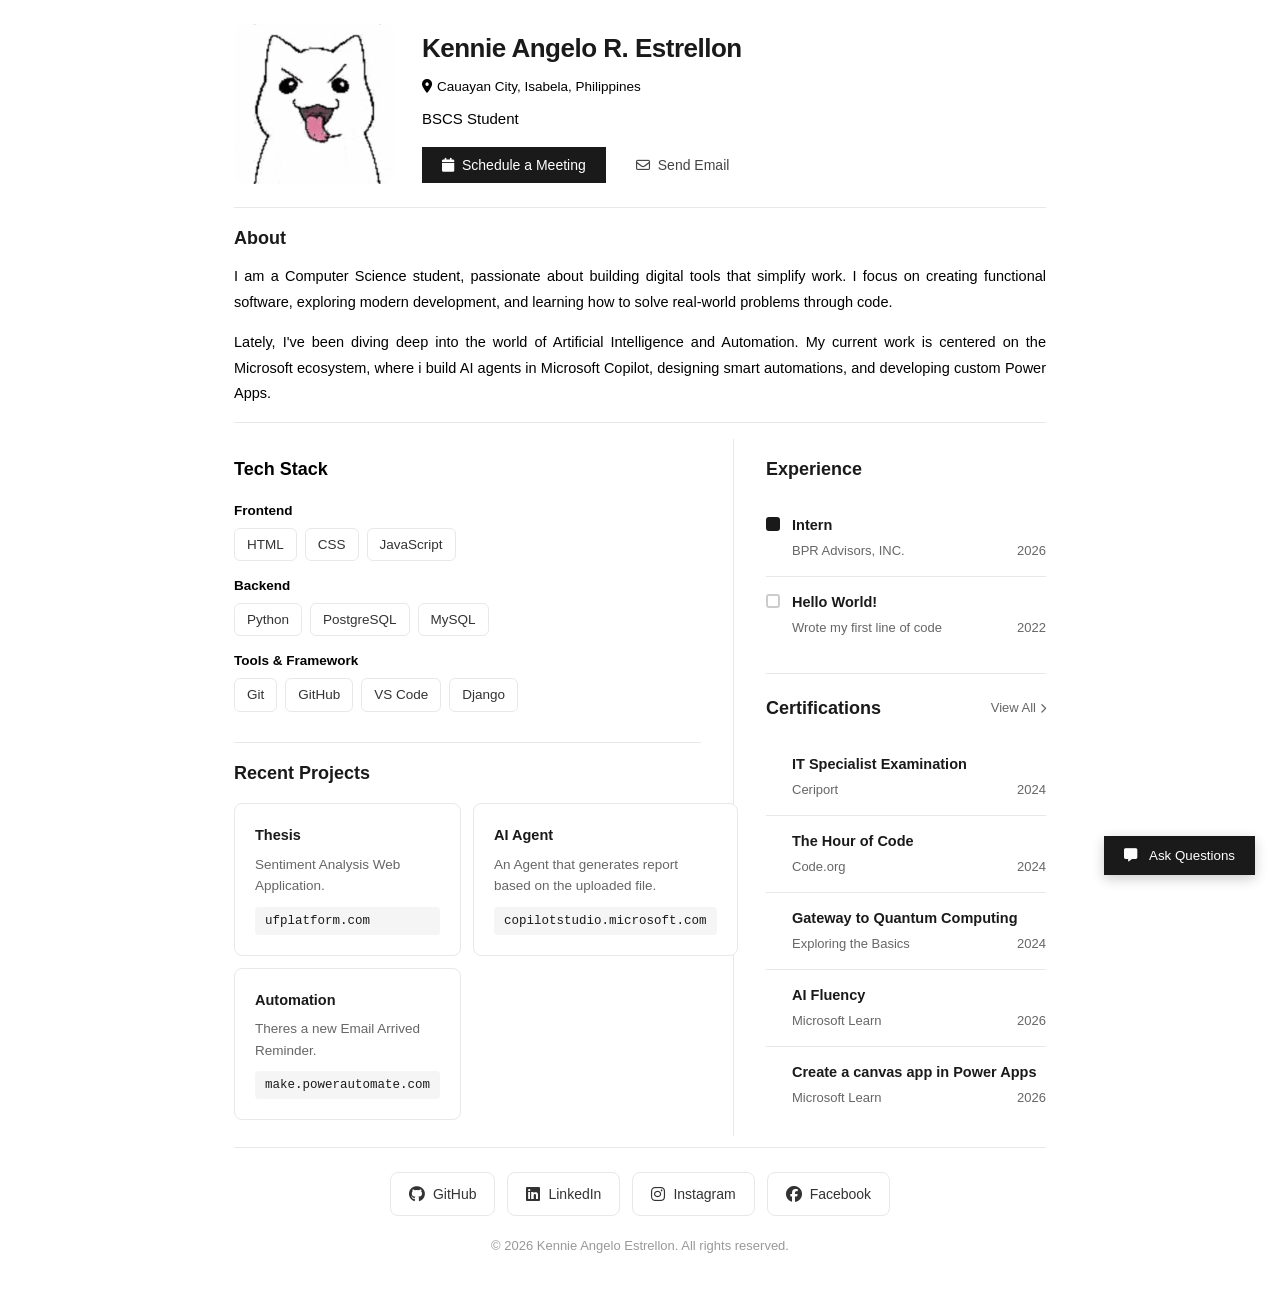
==== index.html @ 1d61d456 "chatbot functioning (first draft)" ====
<!DOCTYPE html>
<html lang="en">

<head>
    <meta charset="UTF-8">
    <meta name="viewport" content="width=device-width, initial-scale=1.0">
    <title>Portfolio</title>
    <link rel="preconnect" href="https://fonts.googleapis.com">
    <link rel="preconnect" href="https://fonts.gstatic.com" crossorigin>
    <link
        href="https://fonts.googleapis.com/css2?family=Playfair+Display:wght@600;700&family=Source+Sans+3:wght@400;500;600&display=swap"
        rel="stylesheet">
    <link rel="stylesheet" href="https://cdnjs.cloudflare.com/ajax/libs/font-awesome/6.4.0/css/all.min.css">
    <link rel="icon" type="image/gif" href="test.gif">
    <link rel="stylesheet" href="index.css">
    <script src="index.js" defer></script>
</head>

<body>
    <div class="container">

        <div class="header">
            <img src="test.gif" alt="Profile" class="profile-image">
            <div class="header-content">
                <div class="name-row">
                    <h1>Kennie Angelo R. Estrellon</h1>
                </div>
                <div class="location">
                    <i class="fas fa-map-marker-alt"></i>
                    Cauayan City, Isabela, Philippines
                </div>
                <div class="title">BSCS Student</div>
                <div class="action-buttons">
                    <button class="btn btn-primary">
                        <i class="fas fa-calendar"></i>
                        Schedule a Meeting
                    </button>
                    <a href="mailto:kennieangelo.estrellon_cyn@isu.edu.ph?subject=Portfolio%20Inquiry&body=Hi%20Kennie,%20I%20saw%20your%20portfolio%20and..."
                        class="btn btn-ghost">
                        <i class="far fa-envelope"></i>
                        Send Email
                    </a>
                </div>
            </div>
        </div>

        <div class="about">
            <h2>About</h2>
            <p>I am a Computer Science student, passionate about building digital tools that simplify work. I focus on
                creating functional software, exploring modern development, and learning how to solve real-world
                problems through code.</p>
            <p>Lately, I've been diving deep into the world of Artificial Intelligence and Automation. My current work
                is centered on the Microsoft ecosystem, where i build AI agents in Microsoft Copilot,
                designing smart automations, and developing custom Power Apps.</p>
        </div>

        <div class="main-content">
            <div class="left-column">

                <div class="techstack">
                    <div class="techstack-header">
                        <h2>Tech Stack</h2>
                    </div>
                    <div class="stack-group">
                        <h3>Frontend</h3>
                        <div class="stack-tags">
                            <span>HTML</span>
                            <span>CSS</span>
                            <span>JavaScript</span>
                        </div>
                    </div>
                    <div class="stack-group">
                        <h3>Backend</h3>
                        <div class="stack-tags">
                            <span>Python</span>
                            <span>PostgreSQL</span>
                            <span>MySQL</span>
                        </div>
                    </div>
                    <div class="stack-group">
                        <h3>Tools & Framework</h3>
                        <div class="stack-tags">
                            <span>Git</span>
                            <span>GitHub</span>
                            <span>VS Code</span>
                            <span>Django</span>
                        </div>
                    </div>
                </div>

                <div class="projects">
                    <div class="projects-header">
                        <h2>Recent Projects</h2>
                    </div>
                    <div class="projects-grid">
                        <div class="project-card">
                            <h3>Thesis</h3>
                            <p>Sentiment Analysis Web Application.</p>
                            <a href="https://ufplatform.com" target="_blank" class="project-link">ufplatform.com</a>
                        </div>
                        <div class="project-card">
                            <h3>AI Agent</h3>
                            <p>An Agent that generates report based on the uploaded file.</p>
                            <a href="https://copilotstudio.microsoft.com/environments/0caf1202-3573-e7b8-972a-b48c3c195418/bots/87ba856b-0113-f111-8406-7ced8d3b6718?source=powerAppsMakerPortal_listbot_botslist_name"
                                target="_blank" class="project-link">copilotstudio.microsoft.com</a>
                        </div>
                        <div class="project-card">
                            <h3>Automation</h3>
                            <p>Theres a new Email Arrived Reminder.</p>
                            <a href="https://make.powerautomate.com/environments/0caf1202-3573-e7b8-972a-b48c3c195418/flows/b5bd141c-2b12-32ee-0ce5-a55c5a34c73d?v3=true"
                                target="_blank" class="project-link">make.powerautomate.com</a>
                        </div>
                    </div>
                </div>

            </div>

            <div class="right-column">
                <div class="experience">
                    <h2>Experience</h2>
                    <div class="exp-list">
                        <div class="exp-item active">
                            <div class="exp-dot"></div>
                            <div class="exp-details">
                                <h3>Intern</h3>
                                <div class="exp-meta">
                                    <span>BPR Advisors, INC.</span>
                                    <span class="exp-year">2026</span>
                                </div>
                            </div>
                        </div>
                        <div class="exp-item">
                            <div class="exp-dot"></div>
                            <div class="exp-details">
                                <h3>Hello World!</h3>
                                <div class="exp-meta">
                                    <span>Wrote my first line of code</span>
                                    <span class="exp-year">2022</span>
                                </div>
                            </div>
                        </div>
                    </div>
                </div>

                <div class="certifications">
                    <div class="certifications-header">
                        <h2>Certifications</h2>
                        <a href="certificates.html" class="view-all">
                            View All <i class="fas fa-chevron-right"></i>
                        </a>
                    </div>
                    <div class="cert-list">
                        <div class="cert-item">
                            <div class="cert-dot"></div>
                            <div class="cert-details">
                                <h3>IT Specialist Examination</h3>
                                <div class="cert-meta">
                                    <span>Ceriport</span>
                                    <span class="cert-year">2024</span>
                                </div>
                            </div>
                        </div>
                        <div class="cert-item">
                            <div class="cert-dot"></div>
                            <div class="cert-details">
                                <h3>The Hour of Code</h3>
                                <div class="cert-meta">
                                    <span>Code.org</span>
                                    <span class="cert-year">2024</span>
                                </div>
                            </div>
                        </div>
                        <div class="cert-item">
                            <div class="cert-dot"></div>
                            <div class="cert-details">
                                <h3>Gateway to Quantum Computing</h3>
                                <div class="cert-meta">
                                    <span>Exploring the Basics</span>
                                    <span class="cert-year">2024</span>
                                </div>
                            </div>
                        </div>
                        <div class="cert-item">
                            <div class="cert-dot"></div>
                            <div class="cert-details">
                                <h3>AI Fluency</h3>
                                <div class="cert-meta">
                                    <span>Microsoft Learn</span>
                                    <span class="cert-year">2026</span>
                                </div>
                            </div>
                        </div>
                        <div class="cert-item">
                            <div class="cert-dot"></div>
                            <div class="cert-details">
                                <h3>Create a canvas app in Power Apps</h3>
                                <div class="cert-meta">
                                    <span>Microsoft Learn</span>
                                    <span class="cert-year">2026</span>
                                </div>
                            </div>
                        </div>
                    </div>
                </div>
            </div>
        </div>

        <div class="footer">
            <div class="social-links">
                <a href="https://github.com/" class="social-item" target="_blank">
                    <i class="fab fa-github"></i>
                    <span>GitHub</span>
                </a>
                <a href="https://linkedin.com/in/" class="social-item" target="_blank">
                    <i class="fab fa-linkedin"></i>
                    <span>LinkedIn</span>
                </a>
                <a href="https://instagram.com/" class="social-item" target="_blank">
                    <i class="fab fa-instagram"></i>
                    <span>Instagram</span>
                </a>
                <a href="https://facebook.com/" class="social-item" target="_blank">
                    <i class="fab fa-facebook"></i>
                    <span>Facebook</span>
                </a>
            </div>
            <p>© 2026 Kennie Angelo Estrellon. All rights reserved.</p>
        </div>

        <div class="chatbot-wrapper">
            <div class="chat-popup" id="chatPopup">
                <div class="chat-header">
                    <div class="header-info">
                        <img src="test.gif" alt="Kennie" class="chat-avatar">
                        <div>
                            <h4>Kennie Ai</h4>
                            <span class="status-dot">Online</span>
                        </div>
                    </div>
                    <button class="close-btn" id="closeChatBtn">&times;</button>
                </div>

                <div class="chat-messages" id="chatMessages">
                    <div class="message bot">
                        Hi there! Thanks for visiting my website. Feel free to ask me anything about programming, development, or anything else. Let me know how I can help!
                    </div>
                </div>

                <div class="chat-input-area">
                    <input type="text" id="userInput" placeholder="Type a message..." maxlength="1000">
                    <button id="sendBtn"><i class="fas fa-arrow-right"></i></button>
                    <div class="char-count"><span id="charCount">0</span>/1000</div>
                </div>
            </div>

            <button class="chat-trigger" id="chatTrigger">
                <i class="fas fa-comment-alt"></i>
                <span>Ask Questions</span>
            </button>
        </div>

    </div>
</body>

</html>
---- index.css ----
* {
    margin: 0;
    padding: 0;
    box-sizing: border-box;
}

body {
    font-family: -apple-system, BlinkMacSystemFont, 'Poppins', 'Inter', Roboto, 'Helvetica Neue', Arial, sans-serif;
    background-color: #ffffff;
    color: #1a1a1a;
    line-height: 1.6;
}

.container {
    max-width: 860px;
    margin: 0 auto;
    padding: 24px;
}

.header {
    display: flex;
    align-items: flex-start;
    gap: 28px;
    padding-bottom: 20px;
    border-bottom: 1px solid #e8e8e8;
}

.profile-image {
    width: 160px;
    height: 160px;
    border-radius: 12px;
    object-fit: cover;
    flex-shrink: 0;
}

.header-content {
    flex: 1;
    padding-top: 4px;
}

.name-row {
    display: flex;
    align-items: center;
    gap: 10px;
    margin-bottom: 6px;
}

.name-row h1 {
    font-size: 26px;
    font-weight: 700;
    color: #1a1a1a;
    letter-spacing: -0.5px;
}

.location {
    display: flex;
    align-items: center;
    gap: 5px;
    color: black;
    font-size: 13.5px;
    margin-bottom: 10px;
    font-weight: 450;
}

.title {
    font-size: 15px;
    color: black;
    font-weight: 450;
    margin-bottom: 13px;
}

.action-buttons {
    display: flex;
    gap: 10px;
    flex-wrap: wrap;
    align-items: center;
}

.btn {
    padding: 10px 20px;
    border: none;
    cursor: pointer;
    font-size: 14px;
    font-weight: 500;
    display: flex;
    align-items: center;
    gap: 8px;
    transition: all 0.2s;
    text-decoration: none;
}

.btn-primary {
    background: #1a1a1a;
    color: #fff;
}

.btn-primary:hover {
    background: #333;
}

.btn-ghost {
    background: transparent;
    color: #444;
    border: none;
}

.btn-ghost:hover {
    background: #f5f5f5;
}

.about {
    padding: 16px 0;
    border-bottom: 1px solid #e8e8e8;
}

.about h2 {
    font-size: 18px;
    font-weight: 700;
    color: #1a1a1a;
    margin-bottom: 12px;
}

.about p {
    font-size: 14.5px;
    color: black;
    font-weight: 500;
    line-height: 1.75;
    max-width: 100%;
    text-align: justify;
    margin-bottom: 15px;
}

.about p:last-child {
    margin-bottom: 0;
}

.main-content {
    display: grid;
    grid-template-columns: 1fr 280px;
    gap: 32px;
    padding-top: 16px;
    align-items: start;
}

.left-column {
    min-width: 0;
    border-right: 1px solid #e8e8e8;
    padding-right: 32px;
}

.right-column {
    min-width: 0;
}

.techstack {
    padding: 16px 0;
    border-bottom: 1px solid #e8e8e8;
}

.techstack-header {
    display: flex;
    justify-content: space-between;
    align-items: center;
    margin-bottom: 16px;
}

.techstack h2 {
    font-size: 18px;
    font-weight: 700;
    color: black;
}

.stack-group {
    margin-bottom: 14px;
}

.stack-group h3 {
    font-size: 13.5px;
    font-weight: 700;
    color: black;
    margin-bottom: 6px;
}

.stack-tags {
    display: flex;
    flex-wrap: wrap;
    gap: 8px;
}

.stack-tags span {
    padding: 5px 12px;
    font-size: 13.5px;
    color: #333;
    font-weight: 400;
    border: 1px solid #e8e8e8;
    border-radius: 6px;
}

.projects {
    padding: 16px 0;
}

.projects-header {
    display: flex;
    justify-content: space-between;
    align-items: center;
    margin-bottom: 16px;
}

.projects h2 {
    font-size: 18px;
    font-weight: 700;
    color: #1a1a1a;
}

.projects-grid {
    display: grid;
    grid-template-columns: 1fr 1fr;
    gap: 12px;
}

.project-card {
    background: #fff;
    padding: 20px;
    display: flex;
    flex-direction: column;
    gap: 6px;
    border: 1px solid #e8e8e8;
    border-radius: 8px;
}

.project-card h3 {
    font-size: 14.5px;
    font-weight: 700;
    color: #1a1a1a;
}

.project-card p {
    font-size: 13.5px;
    color: #666;
    font-weight: 400;
}

.project-link {
    display: inline-block;
    margin-top: 4px;
    font-size: 12.5px;
    color: #1a1a1a;
    background: #f5f5f5;
    padding: 4px 10px;
    border-radius: 4px;
    font-family: monospace;
    text-decoration: none;
    transition: background 0.2s ease;
}

.project-link:hover {
    background: #e8e8e8;
    color: #000;
}

.experience {
    padding: 16px 0 20px 0;
    border-bottom: 1px solid #e8e8e8;
}

.experience h2 {
    font-size: 18px;
    font-weight: 700;
    color: #1a1a1a;
    margin-bottom: 16px;
}

.exp-list {
    display: flex;
    flex-direction: column;
}

.exp-item {
    display: flex;
    align-items: flex-start;
    gap: 12px;
    padding: 14px 0;
    border-bottom: 1px solid #e8e8e8;
}

.exp-item:last-child {
    border-bottom: none;
}

.exp-dot {
    width: 14px;
    height: 14px;
    border: 2px solid #ccc;
    border-radius: 3px;
    flex-shrink: 0;
    margin-top: 3px;
}

.exp-item.active .exp-dot {
    background: #1a1a1a;
    border-color: #1a1a1a;
}

.exp-details {
    flex: 1;
}

.exp-details h3 {
    font-size: 14.5px;
    font-weight: 700;
    color: #1a1a1a;
    margin-bottom: 4px;
}

.exp-meta {
    display: flex;
    justify-content: space-between;
    align-items: center;
}

.exp-meta span {
    font-size: 13px;
    color: #666;
    font-weight: 400;
}

.exp-year {
    font-size: 13px;
    color: #999;
}

.certifications {
    padding: 20px 0 16px 0;
}

.certifications-header {
    display: flex;
    justify-content: space-between;
    align-items: center;
    margin-bottom: 16px;
}

.certifications-header h2 {
    font-size: 18px;
    font-weight: 700;
    color: #1a1a1a;
    white-space: nowrap;
}

.cert-list {
    display: flex;
    flex-direction: column;
}

.cert-item {
    display: flex;
    align-items: flex-start;
    gap: 12px;
    padding: 14px 0;
    border-bottom: 1px solid #e8e8e8;
}

.cert-item:last-child {
    border-bottom: none;
}

.cert-dot {
    width: 14px;
    height: 14px;
    border-radius: 3px;
    background: transparent;
    flex-shrink: 0;
    margin-top: 3px;
}

.cert-details {
    flex: 1;
}

.cert-details h3 {
    font-size: 14.5px;
    font-weight: 700;
    color: #1a1a1a;
    margin-bottom: 4px;
}

.cert-meta {
    display: flex;
    justify-content: space-between;
    align-items: center;
}

.cert-meta span {
    font-size: 13px;
    color: #666;
    font-weight: 400;
}

.cert-year {
    font-size: 13px;
    color: #999;
}

.view-all {
    font-size: 13px;
    color: #666;
    text-decoration: none;
    font-weight: 500;
    transition: color 0.2s;
    display: flex;
    align-items: center;
    gap: 4px;
    white-space: nowrap;
}

.view-all:hover {
    color: #1a1a1a;
}

.view-all i {
    font-size: 10px;
}

.footer {
    padding: 24px 0;
    border-top: 1px solid #e8e8e8;
    margin-top: 8px;
    text-align: center;
    display: flex;
    flex-direction: column;
    align-items: center;
    gap: 20px;
}

.social-links {
    display: flex;
    gap: 12px;
    flex-wrap: wrap;
    justify-content: center;
}

.social-item {
    display: flex;
    align-items: center;
    gap: 8px;
    padding: 10px 18px;
    border: 1px solid #e8e8e8;
    border-radius: 8px;
    text-decoration: none;
    color: #333;
    font-size: 14px;
    font-weight: 500;
    transition: all 0.2s;
}

.social-item:hover {
    background: #f5f5f5;
    border-color: #ccc;
}

.social-item i {
    font-size: 16px;
}

.footer p {
    font-size: 13px;
    color: #999;
    font-weight: 400;
}

.chatbot-wrapper {
    position: fixed;
    bottom: 25px;
    right: 25px;
    z-index: 9999;
    font-family: -apple-system, BlinkMacSystemFont, 'Poppins', 'Inter', Roboto, 'Helvetica Neue', Arial, sans-serif;
}

/* The Pill Button (matches reference image) */
.chat-trigger {
    background-color: #1a1a1a;
    color: white;
    border: none;
    padding: 12px 20px;
    display: flex;
    align-items: center;
    gap: 12px;
    cursor: pointer;
    box-shadow: 0 4px 12px rgba(0,0,0,0.2);
    transition: all 0.2s ease;
}

.chat-trigger:hover {
    background-color: #333;
    transform: translateY(-2px);
}

/* The Chat Window */
.chat-popup {
    position: absolute;
    bottom: 70px;
    right: 0;
    width: 350px;
    height: 500px;
    background: white;
    border-radius: 12px;
    box-shadow: 0 10px 25px rgba(0,0,0,0.1);
    display: none; /* Controlled by JS .show class */
    flex-direction: column;
    overflow: hidden;
    border: 1px solid #eee;
}

.chat-popup.show {
    display: flex;
}

/* Header Section */
.chat-header {
    background: #fff;
    padding: 15px;
    border-bottom: 1px solid #eee;
    display: flex;
    justify-content: space-between;
    align-items: center;
}

.header-info {
    display: flex;
    align-items: center;
    gap: 10px;
}

.chat-avatar {
    width: 35px;
    height: 35px;
    border-radius: 50%;
    object-fit: cover;
}

.header-info h4 {
    font-size: 14px;
    margin: 0;
}

.status-dot {
    font-size: 11px;
    color: #2ecc71;
    display: flex;
    align-items: center;
    gap: 4px;
}

.status-dot::before {
    content: '';
    width: 7px;
    height: 7px;
    background: #2ecc71;
    border-radius: 50%;
}

.close-btn {
    background: none;
    border: none;
    font-size: 22px;
    color: #999;
    cursor: pointer;
}

/* Message Area Styling */
.chat-messages {
    flex: 1;
    padding: 15px;
    overflow-y: auto;
    display: flex;
    flex-direction: column;
    gap: 12px;
    background: #fdfdfd;
}

.message {
    max-width: 85%;
    padding: 10px 14px;
    border-radius: 12px;
    font-size: 13.5px;
    line-height: 1.4;
}

.message.bot {
    background: #f1f3f5;
    color: #333;
    align-self: flex-start;
    border-bottom-left-radius: 2px;
}

.message.user {
    background: #1a1a1a;
    color: white;
    align-self: flex-end;
    border-bottom-right-radius: 2px;
}

/* Input Area Styling */
.chat-input-area {
    padding: 15px;
    border-top: 1px solid #eee;
    display: flex;
    align-items: center;
    gap: 8px;
    position: relative;
    background: white;
}

#userInput {
    flex: 1;
    padding: 10px 12px;
    border: 1px solid #e0e0e0;
    border-radius: 6px;
    outline: none;
    font-size: 13.5px;
    transition: border 0.2s;
}

#userInput:focus {
    border-color: #1a1a1a;
}

#sendBtn {
    background: #888; /* Matches reference button color */
    color: white;
    border: none;
    width: 34px;
    height: 34px;
    border-radius: 6px;
    cursor: pointer;
    display: flex;
    align-items: center;
    justify-content: center;
    transition: background 0.2s;
}

#sendBtn:hover {
    background: #1a1a1a;
}

.char-count {
    position: absolute;
    bottom: 2px;
    right: 55px;
    font-size: 10px;
    color: #bbb;
}

@media (max-width: 768px) {
    .main-content {
        grid-template-columns: 1fr;
    }

    .left-column {
        border-right: none;
        padding-right: 0;
    }
}

@media (max-width: 600px) {
    .header {
        flex-direction: column;
    }

    .profile-image {
        width: 100px;
        height: 100px;
    }

    .action-buttons {
        flex-direction: column;
    }

    .btn {
        width: 100%;
        justify-content: center;
    }

    .projects-grid {
        grid-template-columns: 1fr;
    }
}
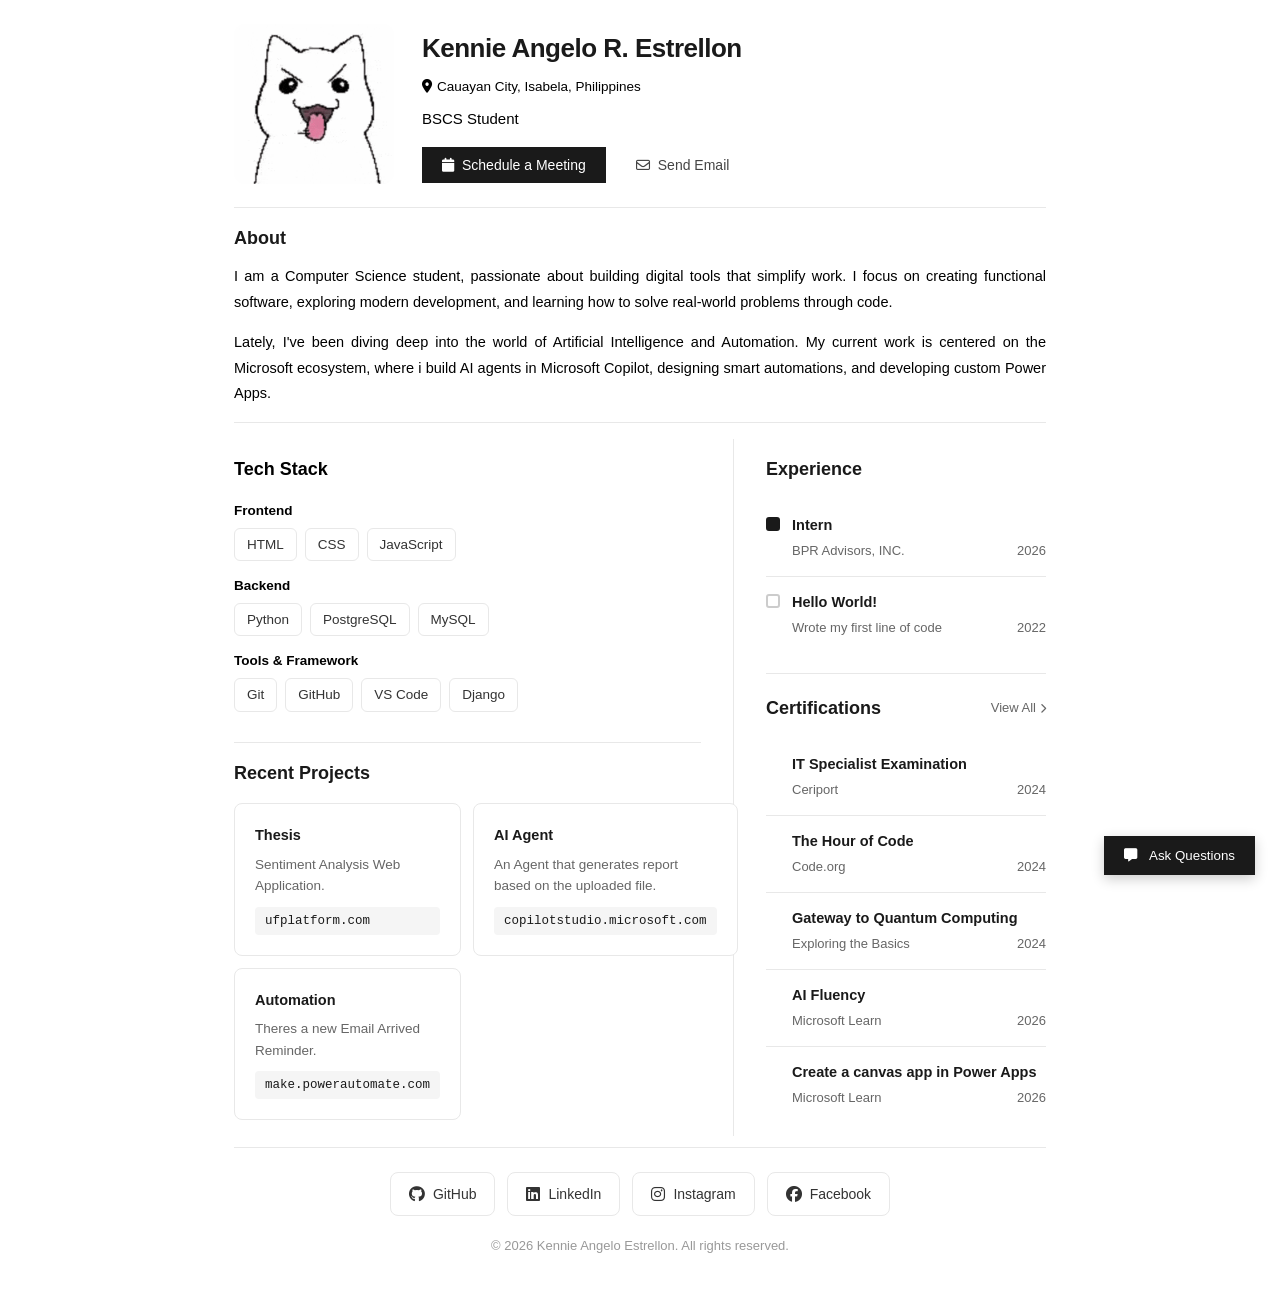
==== commit 12912e40: "chatbot final" ====
--- a/index.html
+++ b/index.html
@@ -231,7 +231,7 @@
             <div class="chat-popup" id="chatPopup">
                 <div class="chat-header">
                     <div class="header-info">
-                        <img src="test.gif" alt="Kennie" class="chat-avatar">
+                        <img src="ken.jpg" alt="Kennie" class="chat-avatar">
                         <div>
                             <h4>Kennie Ai</h4>
                             <span class="status-dot">Online</span>
@@ -241,9 +241,14 @@
                 </div>
 
                 <div class="chat-messages" id="chatMessages">
-                    <div class="message bot">
-                        Hi there! Thanks for visiting my website. Feel free to ask me anything about programming, development, or anything else. Let me know how I can help!
-                    </div>
+                    <div class="msg">
+                        <img src="ken.jpg" alt="Kennie" class="msg-avatar">
+                    <div class="msg-text">
+                        <div class="msg-text">Hi there! Thanks for visiting my website. Feel free to ask me
+                            anythingabout programming, development, or anything else. Let me know how I can help!
+                        </div>
+                    </div>
+                </div>
                 </div>
 
                 <div class="chat-input-area">
--- a/index.css
+++ b/index.css
@@ -504,7 +504,6 @@
     width: 350px;
     height: 500px;
     background: white;
-    border-radius: 12px;
     box-shadow: 0 10px 25px rgba(0,0,0,0.1);
     display: none; /* Controlled by JS .show class */
     flex-direction: column;
@@ -535,7 +534,6 @@
 .chat-avatar {
     width: 35px;
     height: 35px;
-    border-radius: 50%;
     object-fit: cover;
 }
 
@@ -568,41 +566,98 @@
     cursor: pointer;
 }
 
-/* Message Area Styling */
+/* Message Area */
 .chat-messages {
     flex: 1;
     padding: 15px;
     overflow-y: auto;
     display: flex;
     flex-direction: column;
-    gap: 12px;
-    background: #fdfdfd;
-}
-
+    gap: 16px;
+    background: #fff;
+}
+
+/* Base message - no styling here */ 
 .message {
+    display: flex;
+    flex-direction: column;
+    max-width: 100%;
+    padding: 0;
+    background: none;
+    font-size: 13.5px;
+    line-height: 1.4;
+}
+
+/* Bot message container */
+.message.bot {
+    display: flex;
+    flex-direction: row; 
+    align-items: flex-start;
+    gap: 6px;
+}
+
+/* User message container */
+.message.user {
+    align-items: flex-end;
+}
+
+/* Avatar + Name row */
+.bot-header {
+    display: flex;
+    align-items: center;
+    gap: 8px;
+}
+
+.msg-avatar {
+    width: 30px;
+    height: 30px;
+}
+
+.bot-content {
+    display: flex;
+    flex-direction: column;
+    gap: 4px;
+}
+
+/* Bot bubble */
+.message.bot .msg-text { 
+    background: #f1f1f1;
+    padding: 12px 16px;
     max-width: 85%;
-    padding: 10px 14px;
-    border-radius: 12px;
-    font-size: 13.5px;
-    line-height: 1.4;
-}
-
-.message.bot {
-    background: #f1f3f5;
+    font-size: 13.5px;
+    line-height: 1.5;
     color: #333;
-    align-self: flex-start;
-    border-bottom-left-radius: 2px;
-}
-
-.message.user {
+}
+
+.msg {
+    display: flex;
+    align-items: flex-start;
+    gap: 10px;
+    margin-bottom: 15px;
+}
+
+.msg-text{
+    background: #f1f1f1;
+    padding: 12px 16px;
+    max-width: 85%;
+    font-size: 13.5px;
+    line-height: 1.5;
+    color: #333;
+}
+
+/* User bubble */
+.message.user .msg-text {
     background: #1a1a1a;
     color: white;
-    align-self: flex-end;
-    border-bottom-right-radius: 2px;
+    padding: 12px 16px;
+    max-width: 85%;
+    font-size: 13.5px;
+    line-height: 1.5;
 }
 
 /* Input Area Styling */
 .chat-input-area {
+    margin-top: auto;
     padding: 15px;
     border-top: 1px solid #eee;
     display: flex;
@@ -616,7 +671,6 @@
     flex: 1;
     padding: 10px 12px;
     border: 1px solid #e0e0e0;
-    border-radius: 6px;
     outline: none;
     font-size: 13.5px;
     transition: border 0.2s;
@@ -632,7 +686,6 @@
     border: none;
     width: 34px;
     height: 34px;
-    border-radius: 6px;
     cursor: pointer;
     display: flex;
     align-items: center;
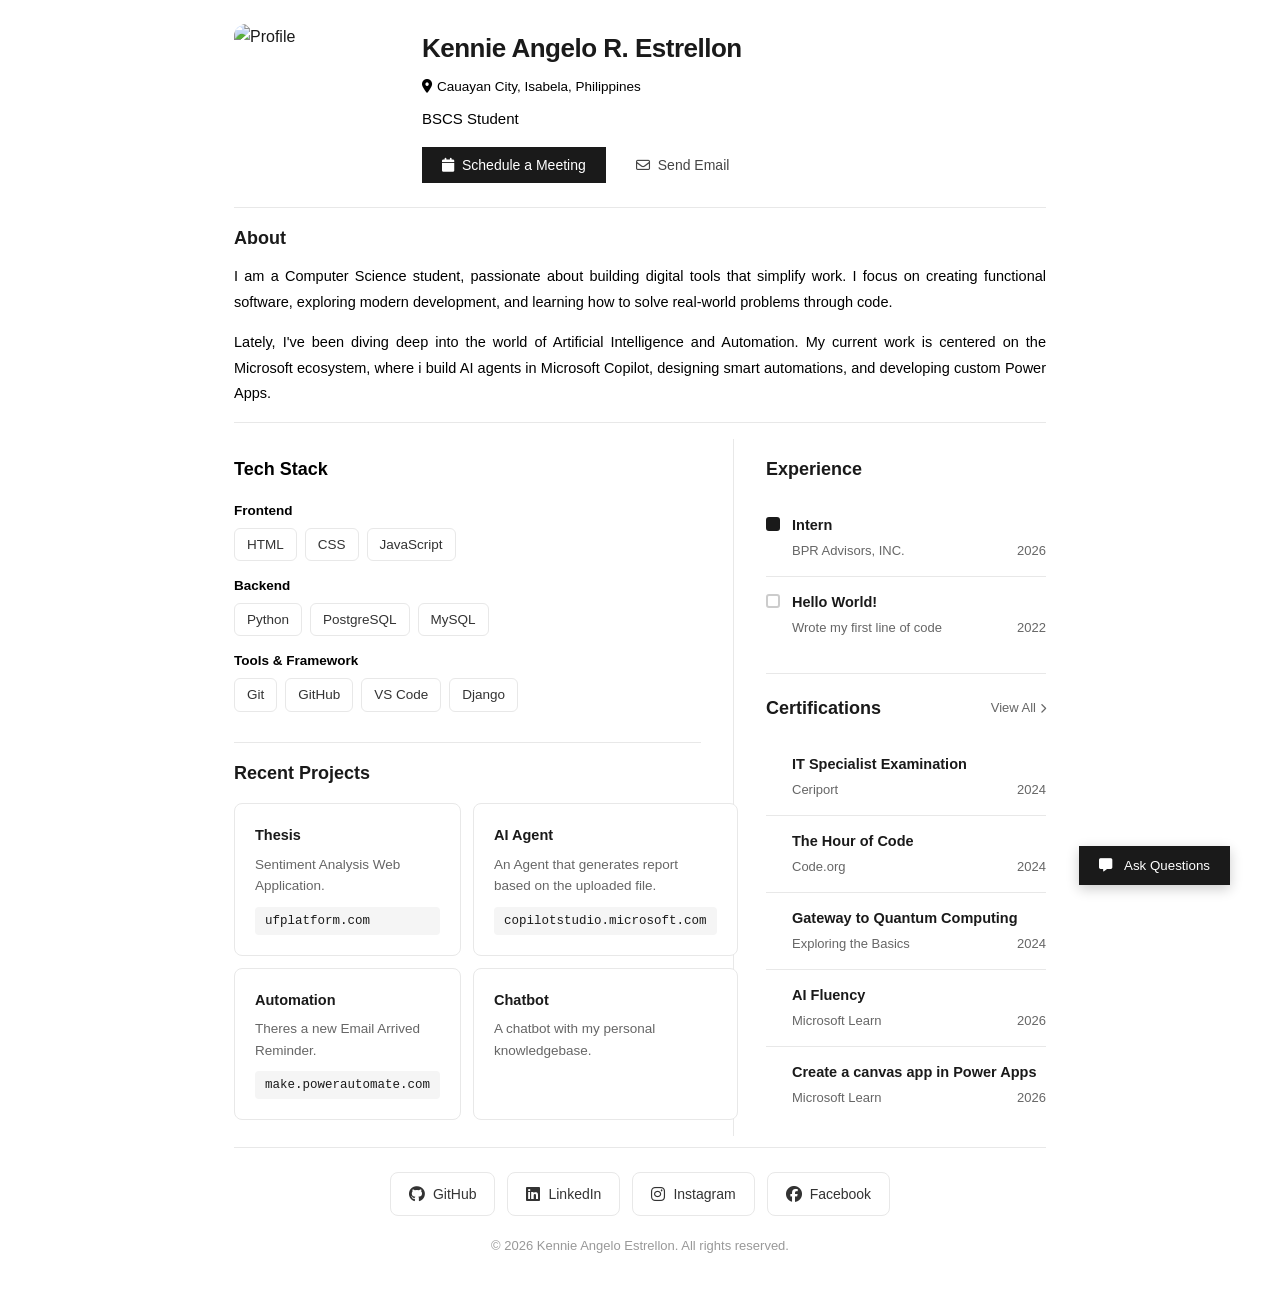
==== commit 59691eae: "final draft with chatbot" ====
--- a/index.html
+++ b/index.html
@@ -11,7 +11,7 @@
         href="https://fonts.googleapis.com/css2?family=Playfair+Display:wght@600;700&family=Source+Sans+3:wght@400;500;600&display=swap"
         rel="stylesheet">
     <link rel="stylesheet" href="https://cdnjs.cloudflare.com/ajax/libs/font-awesome/6.4.0/css/all.min.css">
-    <link rel="icon" type="image/gif" href="test.gif">
+    <link rel="icon" type="image/gif" href="ken.jpg">
     <link rel="stylesheet" href="index.css">
     <script src="index.js" defer></script>
 </head>
@@ -20,7 +20,7 @@
     <div class="container">
 
         <div class="header">
-            <img src="test.gif" alt="Profile" class="profile-image">
+            <img src="test.webp" alt="Profile" class="profile-image">
             <div class="header-content">
                 <div class="name-row">
                     <h1>Kennie Angelo R. Estrellon</h1>
@@ -110,6 +110,10 @@
                             <a href="https://make.powerautomate.com/environments/0caf1202-3573-e7b8-972a-b48c3c195418/flows/b5bd141c-2b12-32ee-0ce5-a55c5a34c73d?v3=true"
                                 target="_blank" class="project-link">make.powerautomate.com</a>
                         </div>
+                        <div class="project-card">
+                            <h3>Chatbot</h3>
+                            <p>A chatbot with my personal knowledgebase.</p>
+                        </div>
                     </div>
                 </div>
 
@@ -233,7 +237,7 @@
                     <div class="header-info">
                         <img src="ken.jpg" alt="Kennie" class="chat-avatar">
                         <div>
-                            <h4>Kennie Ai</h4>
+                            <h4>Chat with Kennie</h4>
                             <span class="status-dot">Online</span>
                         </div>
                     </div>
@@ -241,20 +245,18 @@
                 </div>
 
                 <div class="chat-messages" id="chatMessages">
-                    <div class="msg">
+                    <div class="message bot">
                         <img src="ken.jpg" alt="Kennie" class="msg-avatar">
-                    <div class="msg-text">
-                        <div class="msg-text">Hi there! Thanks for visiting my website. Feel free to ask me
-                            anythingabout programming, development, or anything else. Let me know how I can help!
-                        </div>
-                    </div>
-                </div>
+                        <div class="bot-content">
+                            <div class="msg-text">Hi there! Thanks for visiting my website. Feel free to ask me anything
+                                about programming, development, or anything else. Let me know how i can help!</div>
+                        </div>
+                    </div>
                 </div>
 
                 <div class="chat-input-area">
                     <input type="text" id="userInput" placeholder="Type a message..." maxlength="1000">
                     <button id="sendBtn"><i class="fas fa-arrow-right"></i></button>
-                    <div class="char-count"><span id="charCount">0</span>/1000</div>
                 </div>
             </div>
 
--- a/index.css
+++ b/index.css
@@ -471,13 +471,12 @@
 
 .chatbot-wrapper {
     position: fixed;
-    bottom: 25px;
-    right: 25px;
+    bottom: 15px;
+    right: 50px;
     z-index: 9999;
     font-family: -apple-system, BlinkMacSystemFont, 'Poppins', 'Inter', Roboto, 'Helvetica Neue', Arial, sans-serif;
 }
 
-/* The Pill Button (matches reference image) */
 .chat-trigger {
     background-color: #1a1a1a;
     color: white;
@@ -505,7 +504,7 @@
     height: 500px;
     background: white;
     box-shadow: 0 10px 25px rgba(0,0,0,0.1);
-    display: none; /* Controlled by JS .show class */
+    display: none;
     flex-direction: column;
     overflow: hidden;
     border: 1px solid #eee;
@@ -518,7 +517,7 @@
 /* Header Section */
 .chat-header {
     background: #fff;
-    padding: 15px;
+    padding: 10px;
     border-bottom: 1px solid #eee;
     display: flex;
     justify-content: space-between;
@@ -555,7 +554,6 @@
     width: 7px;
     height: 7px;
     background: #2ecc71;
-    border-radius: 50%;
 }
 
 .close-btn {
@@ -575,6 +573,12 @@
     flex-direction: column;
     gap: 16px;
     background: #fff;
+     scrollbar-width: none;
+    -ms-overflow-style: none;
+}
+
+.chat-messages::-webkit-scrollbar {
+    display: none;
 }
 
 /* Base message - no styling here */ 
@@ -627,22 +631,7 @@
     font-size: 13.5px;
     line-height: 1.5;
     color: #333;
-}
-
-.msg {
-    display: flex;
-    align-items: flex-start;
-    gap: 10px;
-    margin-bottom: 15px;
-}
-
-.msg-text{
-    background: #f1f1f1;
-    padding: 12px 16px;
-    max-width: 85%;
-    font-size: 13.5px;
-    line-height: 1.5;
-    color: #333;
+    text-align: justify;
 }
 
 /* User bubble */
@@ -681,7 +670,7 @@
 }
 
 #sendBtn {
-    background: #888; /* Matches reference button color */
+    background: black;
     color: white;
     border: none;
     width: 34px;
@@ -697,12 +686,36 @@
     background: #1a1a1a;
 }
 
-.char-count {
-    position: absolute;
-    bottom: 2px;
-    right: 55px;
-    font-size: 10px;
-    color: #bbb;
+.typing-indicator {
+    display: flex;
+    align-items: center;
+    gap: 4px;
+    max-width: 85%;
+    padding: 12px 16px;
+    background: #f1f1f1;
+    width: fit-content;
+}
+
+.typing-indicator span {
+    width: 8px;
+    height: 8px;
+    background: #aaa;
+    max-width: 85%;
+    display: inline-block;
+    animation: bounce 1.2s infinite ease-in-out;
+}
+
+.typing-indicator span:nth-child(2) {
+    animation-delay: 0.2s;
+}
+
+.typing-indicator span:nth-child(3) {
+    animation-delay: 0.4s;
+}
+
+@keyframes bounce {
+    0%, 80%, 100% { transform: scale(0.7); opacity: 0.5; }
+    40% { transform: scale(1); opacity: 1; }
 }
 
 @media (max-width: 768px) {
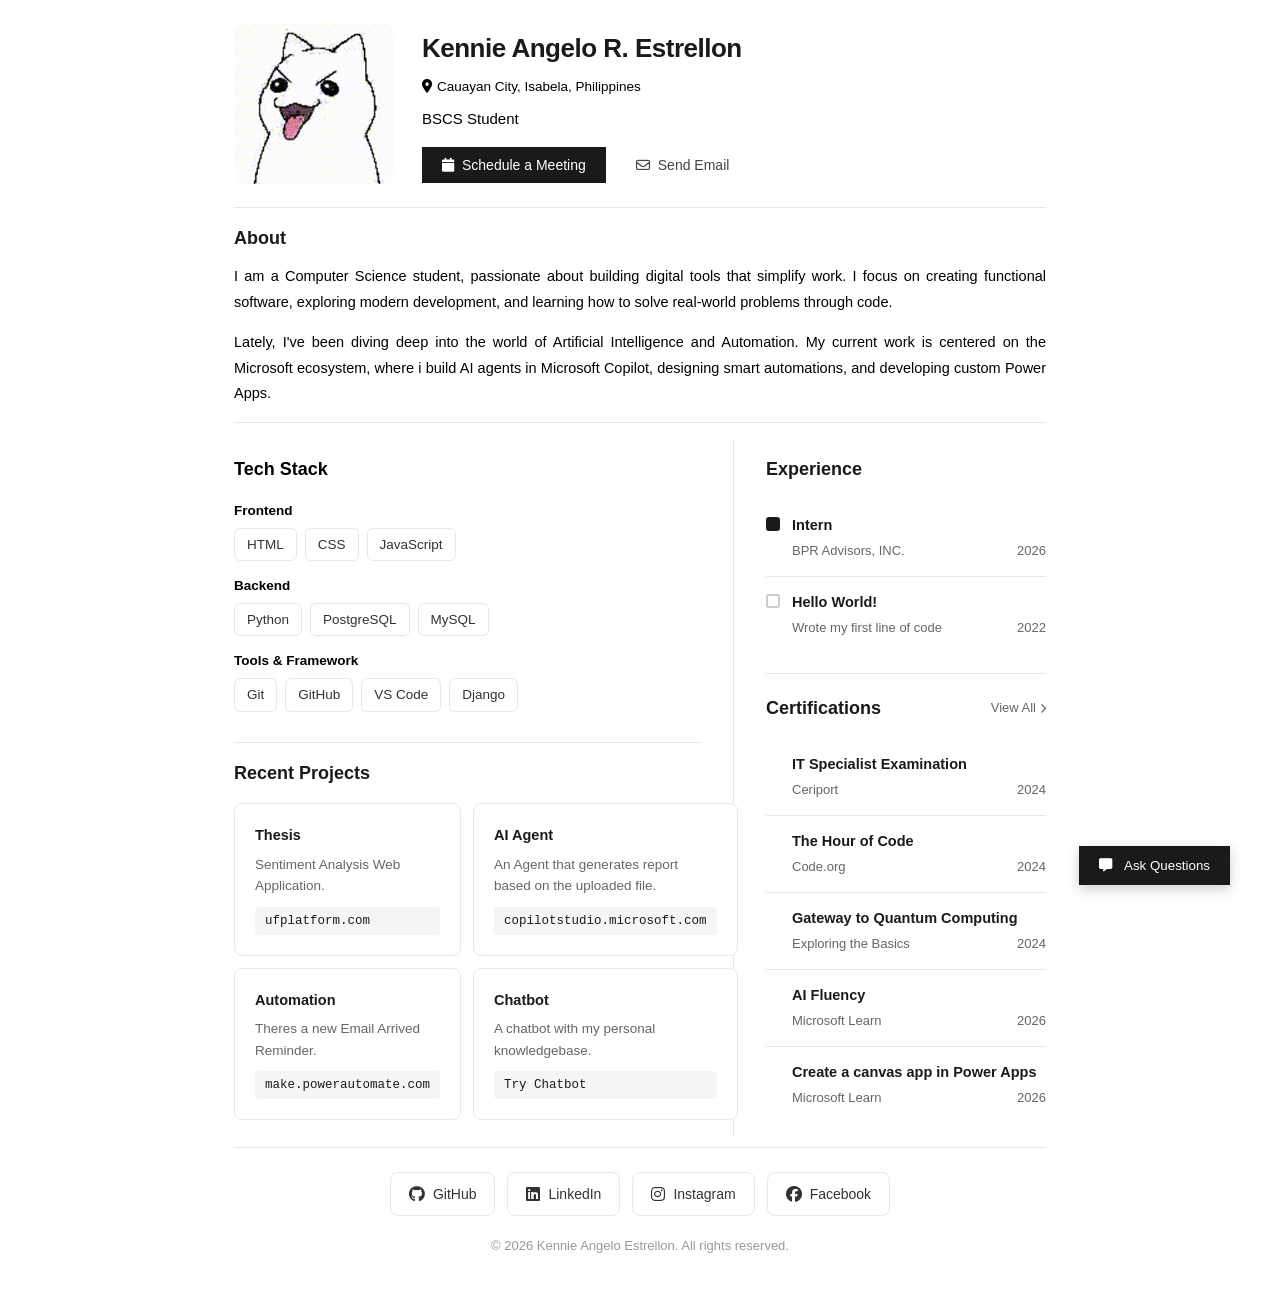
==== commit 07ae656f: "finally" ====
--- a/index.html
+++ b/index.html
@@ -20,7 +20,7 @@
     <div class="container">
 
         <div class="header">
-            <img src="test.webp" alt="Profile" class="profile-image">
+            <img src="test.gif" alt="Profile" class="profile-image">
             <div class="header-content">
                 <div class="name-row">
                     <h1>Kennie Angelo R. Estrellon</h1>
@@ -113,6 +113,7 @@
                         <div class="project-card">
                             <h3>Chatbot</h3>
                             <p>A chatbot with my personal knowledgebase.</p>
+                            <a href="javascript:void(0)" id="projectChatBtn" class="project-link">Try Chatbot</a>
                         </div>
                     </div>
                 </div>
--- a/index.css
+++ b/index.css
@@ -631,7 +631,6 @@
     font-size: 13.5px;
     line-height: 1.5;
     color: #333;
-    text-align: justify;
 }
 
 /* User bubble */
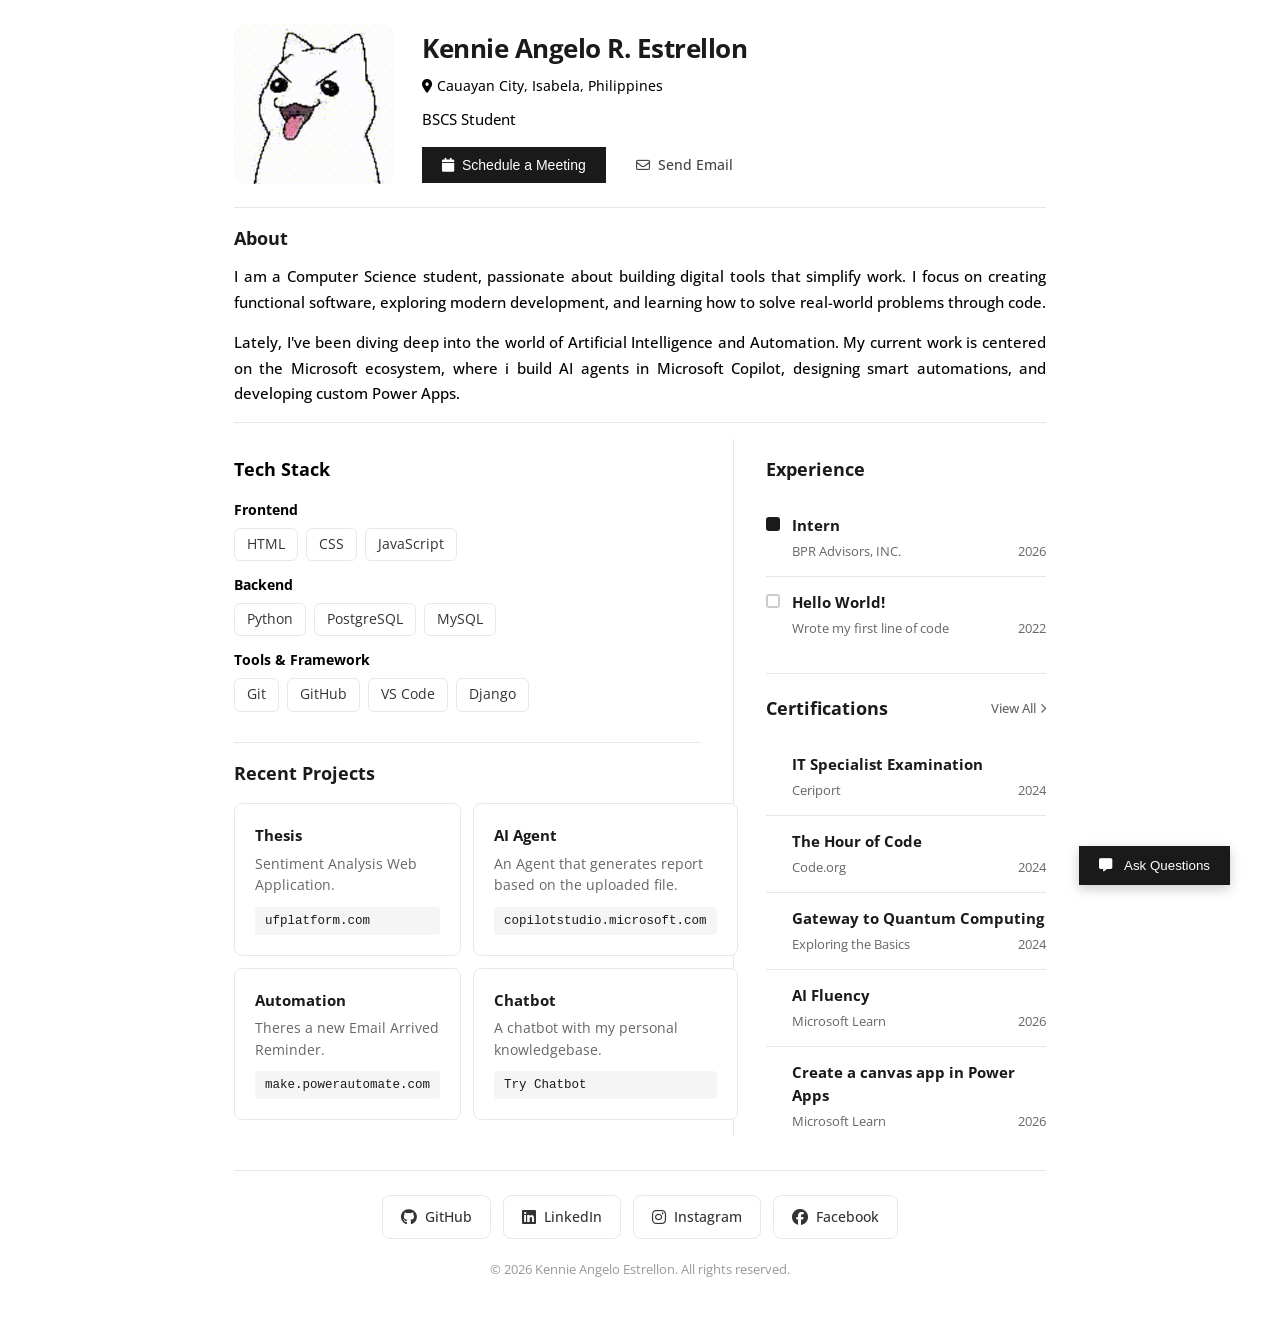
==== commit 645129c7: "change fonts (all)" ====
--- a/index.html
+++ b/index.html
@@ -4,15 +4,20 @@
 <head>
     <meta charset="UTF-8">
     <meta name="viewport" content="width=device-width, initial-scale=1.0">
-    <title>Portfolio</title>
+    <title>Portfolio | Kennie Angelo R. Estrellon</title>
+
     <link rel="preconnect" href="https://fonts.googleapis.com">
     <link rel="preconnect" href="https://fonts.gstatic.com" crossorigin>
-    <link
-        href="https://fonts.googleapis.com/css2?family=Playfair+Display:wght@600;700&family=Source+Sans+3:wght@400;500;600&display=swap"
-        rel="stylesheet">
+    <link rel="preconnect" href="https://cdnjs.cloudflare.com">
+
+    <link href="https://fonts.googleapis.com/css2?family=Open+Sans:wght@400;500;600;700&display=swap" rel="stylesheet">
+
     <link rel="stylesheet" href="https://cdnjs.cloudflare.com/ajax/libs/font-awesome/6.4.0/css/all.min.css">
-    <link rel="icon" type="image/gif" href="ken.jpg">
+    
+    <link rel="icon" type="image/jpeg" href="ken.jpg">
+
     <link rel="stylesheet" href="index.css">
+
     <script src="index.js" defer></script>
 </head>
 
--- a/index.css
+++ b/index.css
@@ -5,7 +5,8 @@
 }
 
 body {
-    font-family: -apple-system, BlinkMacSystemFont, 'Poppins', 'Inter', Roboto, 'Helvetica Neue', Arial, sans-serif;
+    font-family: 'Open Sans', -apple-system, BlinkMacSystemFont, 
+                 'Segoe UI', Roboto, Helvetica, Arial, sans-serif;
     background-color: #ffffff;
     color: #1a1a1a;
     line-height: 1.6;
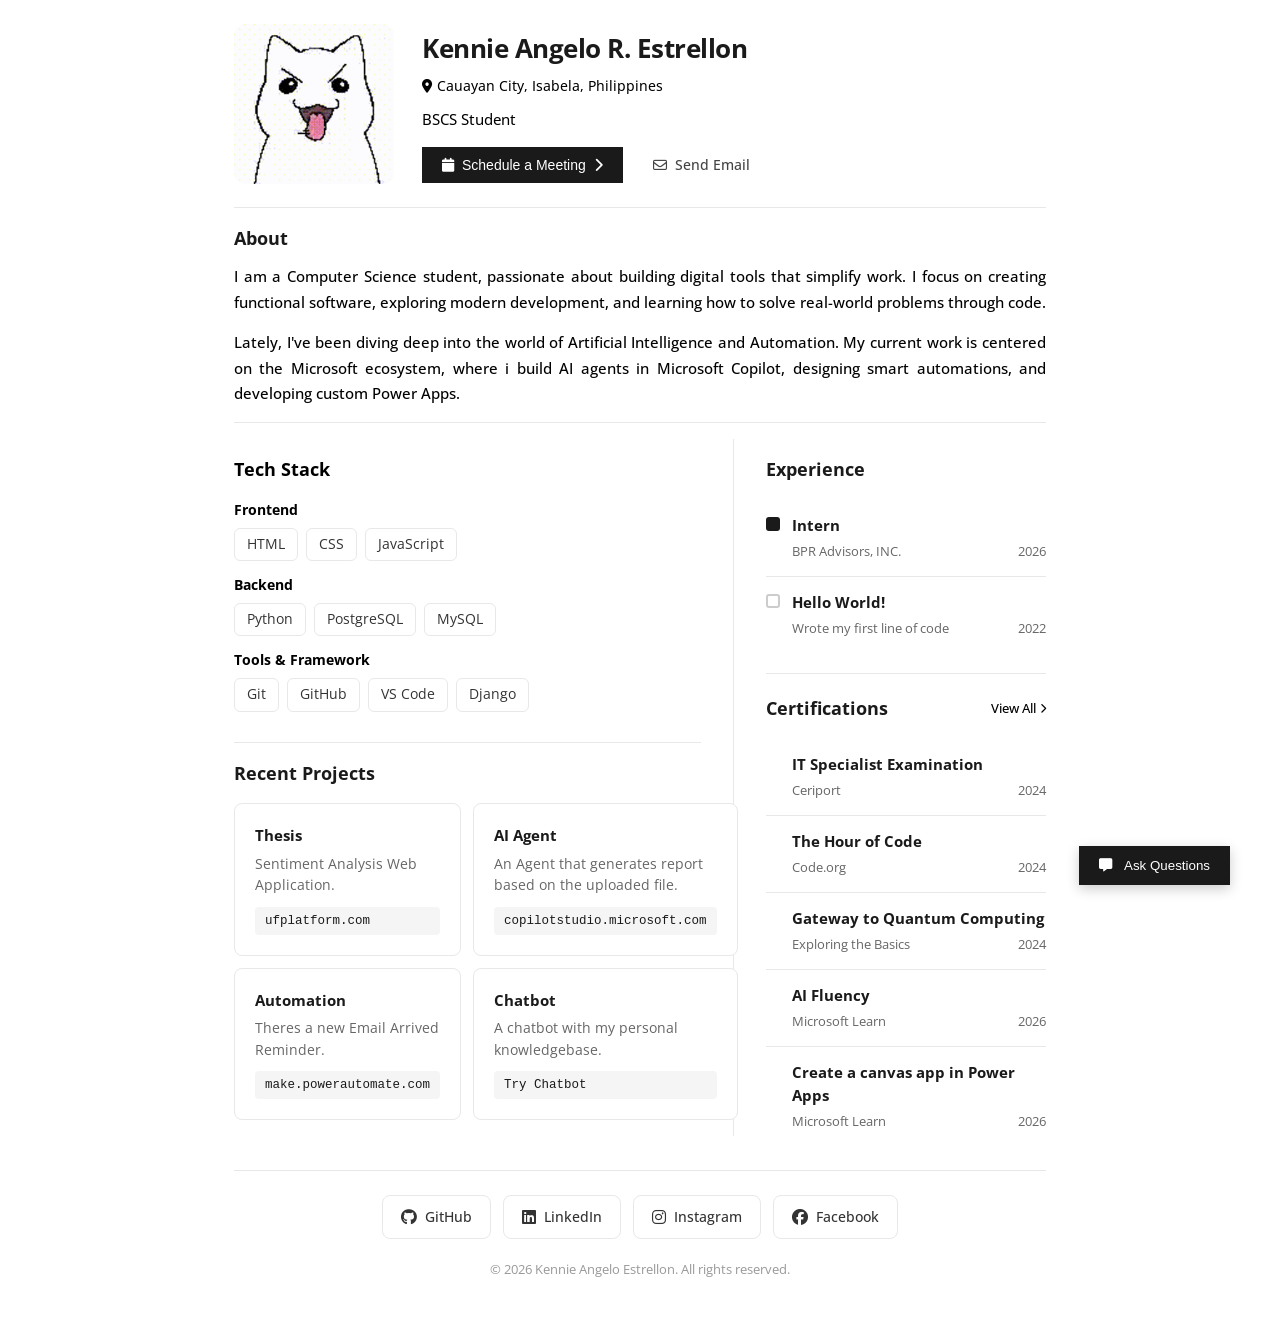
==== commit f4218eb4: "last draft" ====
--- a/index.html
+++ b/index.html
@@ -39,6 +39,7 @@
                     <button class="btn btn-primary">
                         <i class="fas fa-calendar"></i>
                         Schedule a Meeting
+                        <i class="fas fa-chevron-right"></i>
                     </button>
                     <a href="mailto:kennieangelo.estrellon_cyn@isu.edu.ph?subject=Portfolio%20Inquiry&body=Hi%20Kennie,%20I%20saw%20your%20portfolio%20and..."
                         class="btn btn-ghost">
--- a/index.css
+++ b/index.css
@@ -405,7 +405,7 @@
 
 .view-all {
     font-size: 13px;
-    color: #666;
+    color: black;
     text-decoration: none;
     font-weight: 500;
     transition: color 0.2s;
@@ -416,7 +416,7 @@
 }
 
 .view-all:hover {
-    color: #1a1a1a;
+    color: grey;
 }
 
 .view-all i {
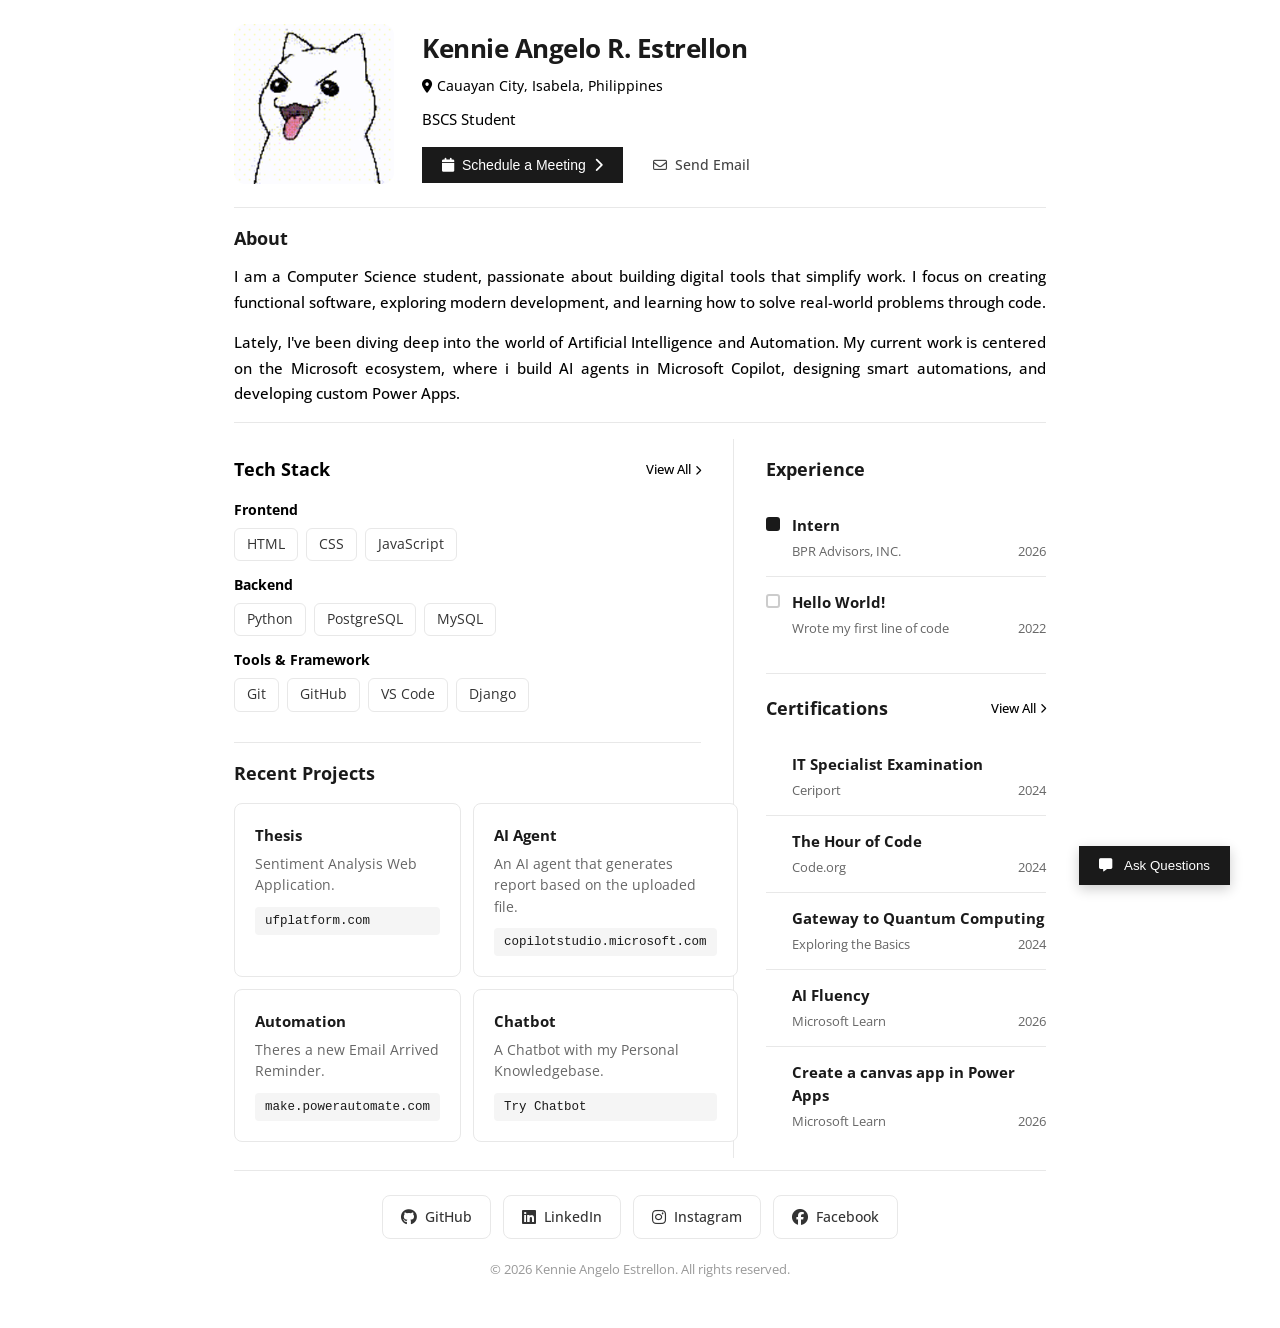
==== commit feab6557: "added tech stack page" ====
--- a/index.html
+++ b/index.html
@@ -13,19 +13,19 @@
     <link href="https://fonts.googleapis.com/css2?family=Open+Sans:wght@400;500;600;700&display=swap" rel="stylesheet">
 
     <link rel="stylesheet" href="https://cdnjs.cloudflare.com/ajax/libs/font-awesome/6.4.0/css/all.min.css">
-    
+
     <link rel="icon" type="image/jpeg" href="ken.jpg">
 
     <link rel="stylesheet" href="index.css">
-
     <script src="index.js" defer></script>
+
 </head>
 
 <body>
     <div class="container">
 
         <div class="header">
-            <img src="test.gif" alt="Profile" class="profile-image">
+            <img src='test.gif' alt="Profile" class="profile-image">
             <div class="header-content">
                 <div class="name-row">
                     <h1>Kennie Angelo R. Estrellon</h1>
@@ -66,6 +66,9 @@
                 <div class="techstack">
                     <div class="techstack-header">
                         <h2>Tech Stack</h2>
+                        <a href='techstack.html' class="view-all">
+                            View All <i class="fas fa-chevron-right"></i>
+                        </a>
                     </div>
                     <div class="stack-group">
                         <h3>Frontend</h3>
@@ -106,7 +109,7 @@
                         </div>
                         <div class="project-card">
                             <h3>AI Agent</h3>
-                            <p>An Agent that generates report based on the uploaded file.</p>
+                            <p>An AI agent that generates report based on the uploaded file.</p>
                             <a href="https://copilotstudio.microsoft.com/environments/0caf1202-3573-e7b8-972a-b48c3c195418/bots/87ba856b-0113-f111-8406-7ced8d3b6718?source=powerAppsMakerPortal_listbot_botslist_name"
                                 target="_blank" class="project-link">copilotstudio.microsoft.com</a>
                         </div>
@@ -118,7 +121,7 @@
                         </div>
                         <div class="project-card">
                             <h3>Chatbot</h3>
-                            <p>A chatbot with my personal knowledgebase.</p>
+                            <p>A Chatbot with my Personal Knowledgebase.</p>
                             <a href="javascript:void(0)" id="projectChatBtn" class="project-link">Try Chatbot</a>
                         </div>
                     </div>
@@ -156,7 +159,7 @@
                 <div class="certifications">
                     <div class="certifications-header">
                         <h2>Certifications</h2>
-                        <a href="certificates.html" class="view-all">
+                        <a href='certifications.html' class="view-all">
                             View All <i class="fas fa-chevron-right"></i>
                         </a>
                     </div>
@@ -214,6 +217,41 @@
                     </div>
                 </div>
             </div>
+        </div>
+
+         <div class="chatbot-wrapper">
+            <div class="chat-popup" id="chatPopup">
+                <div class="chat-header">
+                    <div class="header-info">
+                        <img src='ken.jpg' alt="Kennie" class="chat-avatar">
+                        <div>
+                            <h4>Chat with Kennie</h4>
+                            <span class="status-dot">Online</span>
+                        </div>
+                    </div>
+                    <button class="close-btn" id="closeChatBtn">&times;</button>
+                </div>
+
+                <div class="chat-messages" id="chatMessages">
+                    <div class="message bot">
+                        <img src='ken.jpg' alt="Kennie" class="msg-avatar">
+                        <div class="bot-content">
+                            <div class="msg-text">Hi there! Thanks for visiting my website. Feel free to ask me anything
+                                about programming, development, or anything else. Let me know how i can help!</div>
+                        </div>
+                    </div>
+                </div>
+
+                <div class="chat-input-area">
+                    <input type="text" id="userInput" placeholder="Type a message..." maxlength="1000">
+                    <button id="sendBtn"><i class="fas fa-arrow-right"></i></button>
+                </div>
+            </div>
+
+            <button class="chat-trigger" id="chatTrigger">
+                <i class="fas fa-comment-alt"></i>
+                <span>Ask Questions</span>
+            </button>
         </div>
 
         <div class="footer">
@@ -238,41 +276,6 @@
             <p>© 2026 Kennie Angelo Estrellon. All rights reserved.</p>
         </div>
 
-        <div class="chatbot-wrapper">
-            <div class="chat-popup" id="chatPopup">
-                <div class="chat-header">
-                    <div class="header-info">
-                        <img src="ken.jpg" alt="Kennie" class="chat-avatar">
-                        <div>
-                            <h4>Chat with Kennie</h4>
-                            <span class="status-dot">Online</span>
-                        </div>
-                    </div>
-                    <button class="close-btn" id="closeChatBtn">&times;</button>
-                </div>
-
-                <div class="chat-messages" id="chatMessages">
-                    <div class="message bot">
-                        <img src="ken.jpg" alt="Kennie" class="msg-avatar">
-                        <div class="bot-content">
-                            <div class="msg-text">Hi there! Thanks for visiting my website. Feel free to ask me anything
-                                about programming, development, or anything else. Let me know how i can help!</div>
-                        </div>
-                    </div>
-                </div>
-
-                <div class="chat-input-area">
-                    <input type="text" id="userInput" placeholder="Type a message..." maxlength="1000">
-                    <button id="sendBtn"><i class="fas fa-arrow-right"></i></button>
-                </div>
-            </div>
-
-            <button class="chat-trigger" id="chatTrigger">
-                <i class="fas fa-comment-alt"></i>
-                <span>Ask Questions</span>
-            </button>
-        </div>
-
     </div>
 </body>
 
